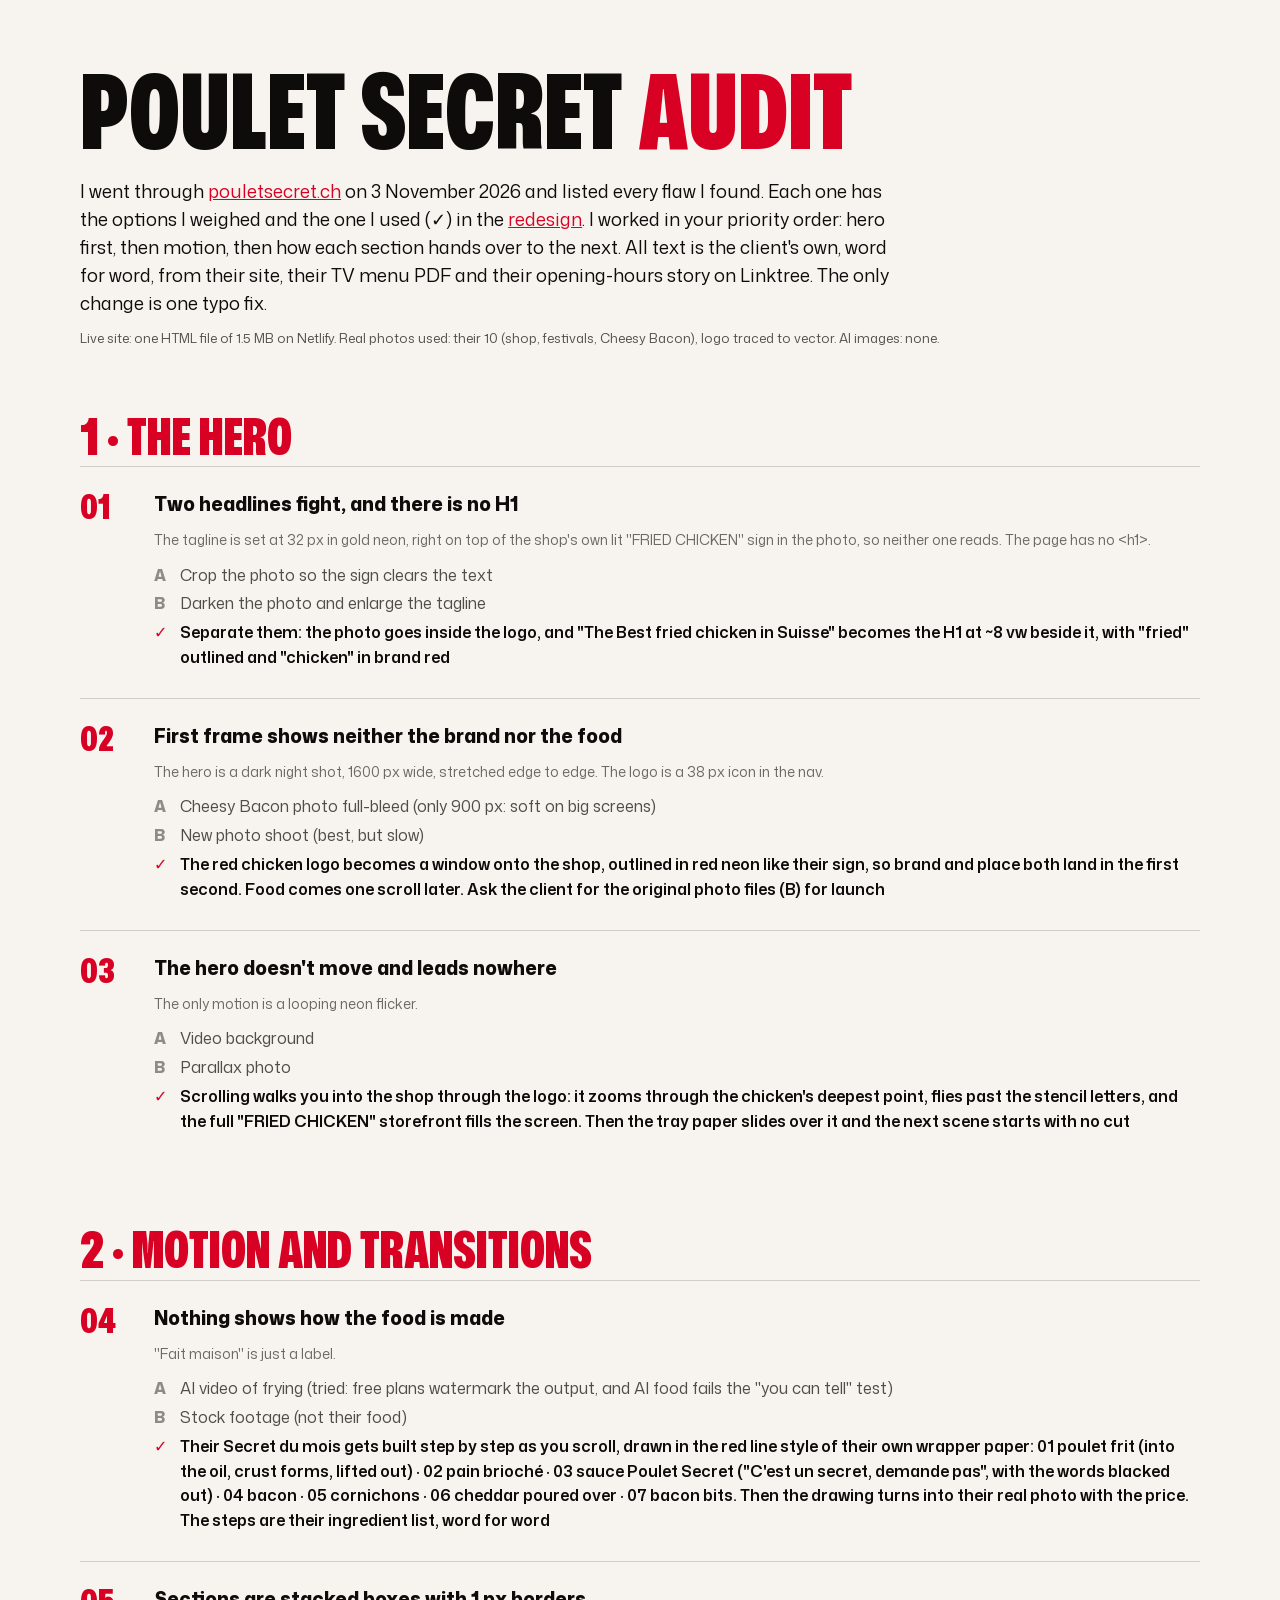
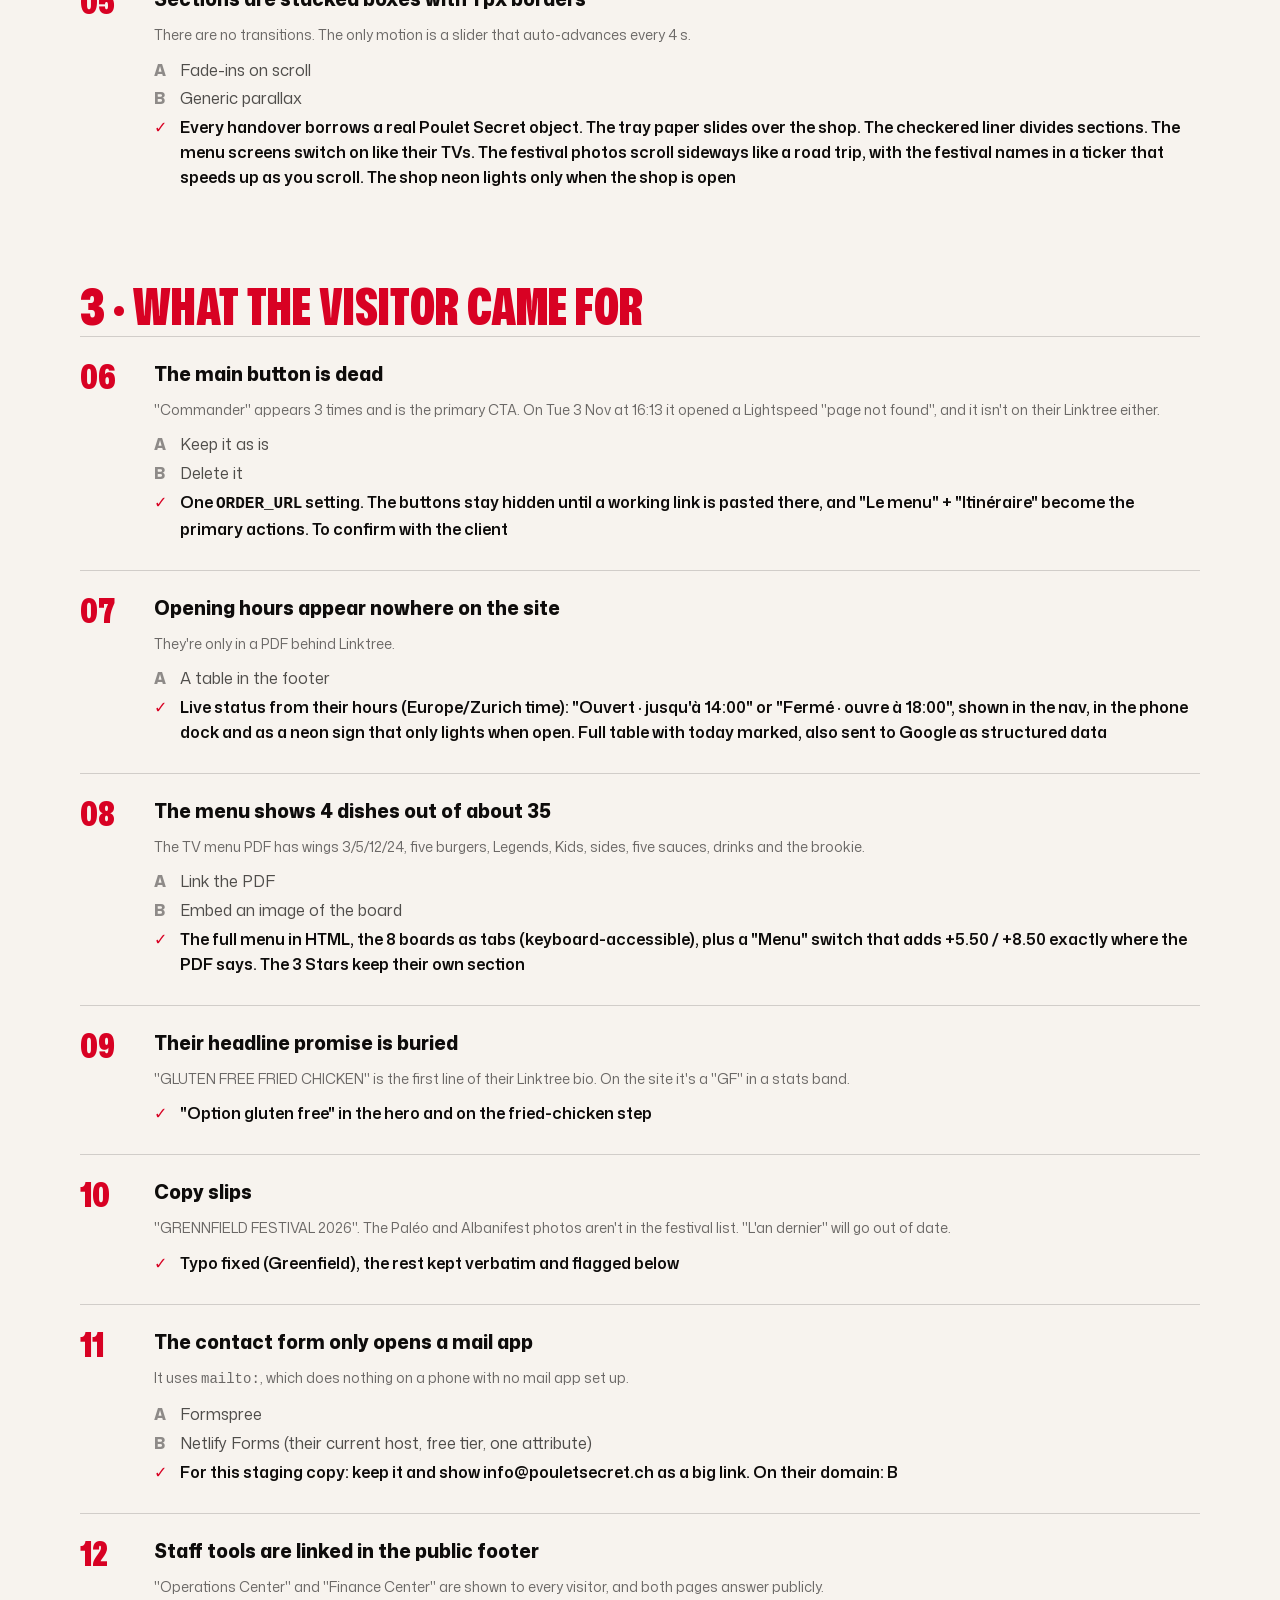
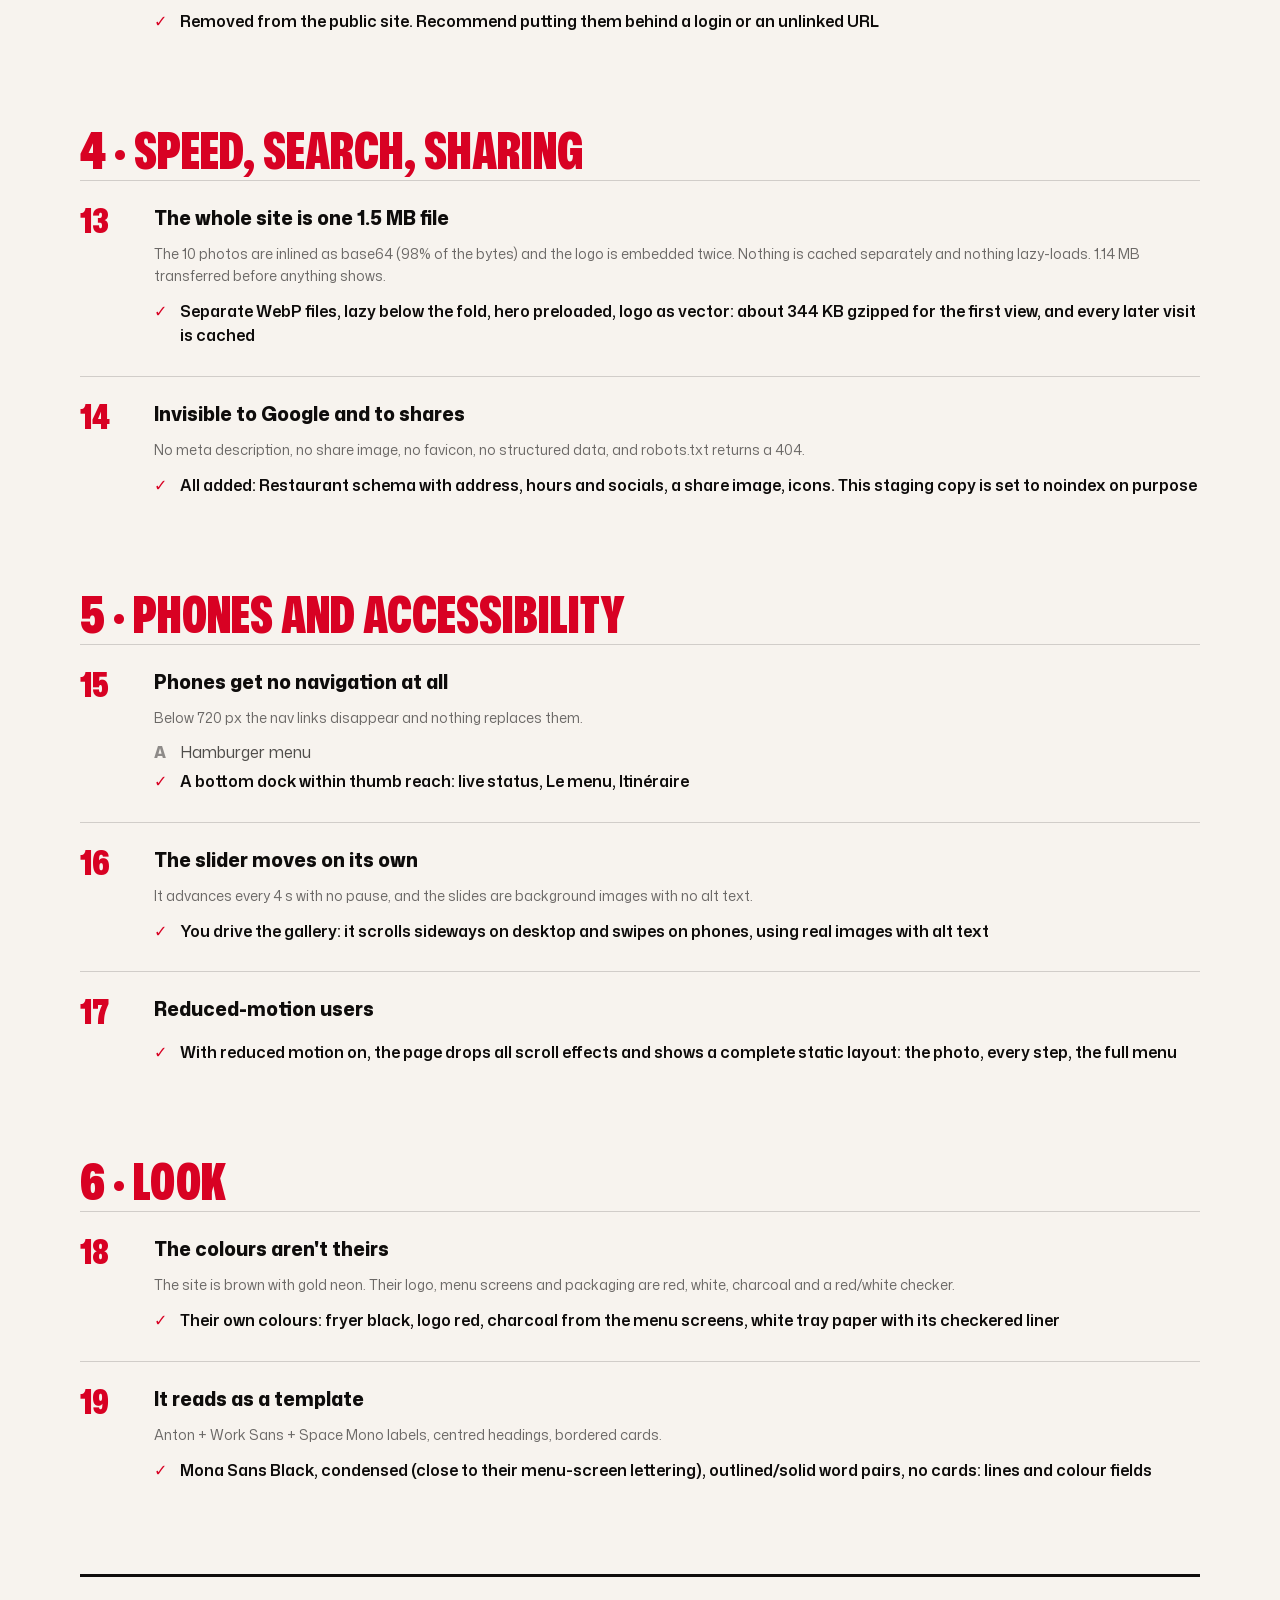
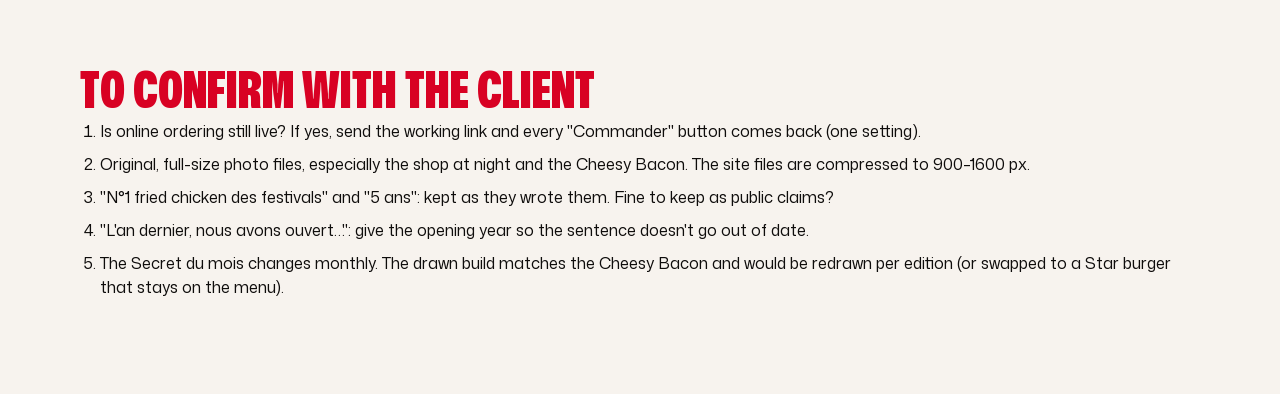
==== docs/audit.html @ 3df8b120 "Poulet Secret redesign pitch: scroll hero through the logo, drawn Secret du mois build, full menu, l" ====
<!DOCTYPE html>
<html lang="en">
<head>
<meta charset="UTF-8">
<meta name="viewport" content="width=device-width, initial-scale=1">
<meta name="robots" content="noindex, nofollow">
<title>Poulet Secret — redesign audit</title>
<link rel="icon" href="assets/img/favicon.png" type="image/png">
<style>
@font-face { font-family: "Mona Sans"; src: url(assets/fonts/MonaSans-latin.woff2) format("woff2"); font-weight: 200 900; font-stretch: 75% 125%; font-display: swap; }
:root { --ink: #0E0C0B; --red: #D80123; --paper: #F7F3EE; }
* { box-sizing: border-box; margin: 0; padding: 0; }
body { font: 400 16px/1.55 "Mona Sans", system-ui, sans-serif; color: var(--ink); background: var(--paper); }
.wrap { width: min(1120px, 100% - 40px); margin: 0 auto; padding: 64px 0 96px; }
h1, h2 { font-weight: 900; font-stretch: 75%; text-transform: uppercase; line-height: .9; }
h1 { font-size: clamp(48px, 8vw, 110px); }
h1 span { color: var(--red); }
.lead { max-width: 46em; margin: 22px 0 10px; font-size: 18px; }
.meta { font-size: 13px; opacity: .7; }
.meta a, .lead a { color: var(--red); }
h2 { font-size: clamp(32px, 4vw, 52px); margin: 64px 0 8px; color: var(--red); }
.flaw { display: grid; grid-template-columns: 56px 1fr; gap: 6px 18px; padding: 22px 0; border-top: 1.5px solid rgba(14,12,11,.16); }
.flaw .n { font-weight: 900; font-stretch: 75%; font-size: 34px; line-height: 1; color: var(--red); }
.flaw h3 { font-size: 19px; font-weight: 800; }
.flaw p, .flaw ol { grid-column: 2; }
.flaw ol { list-style: none; display: grid; gap: 4px; margin: 6px 0; }
.flaw li { padding-left: 26px; position: relative; color: rgba(14,12,11,.72); }
.flaw li::before { content: attr(data-k); position: absolute; left: 0; font-weight: 800; color: rgba(14,12,11,.45); }
.flaw li.pick { color: var(--ink); font-weight: 600; }
.flaw li.pick::before { content: "✓"; color: var(--red); }
.ev { font-size: 14px; color: rgba(14,12,11,.6); }
.confirm { margin-top: 64px; padding-top: 24px; border-top: 3px solid var(--ink); }
.confirm li { margin: 8px 0 0 20px; }
@media (max-width: 640px) { .flaw { grid-template-columns: 1fr; } .flaw p, .flaw ol { grid-column: 1; } }
</style>
</head>
<body>
<div class="wrap">
  <h1>Poulet Secret <span>audit</span></h1>
  <p class="lead">I went through <a href="https://pouletsecret.ch/">pouletsecret.ch</a> on 3 November 2026 and listed every flaw I found. Each one has the options I weighed and the one I used (✓) in the <a href="./">redesign</a>. I worked in your priority order: hero first, then motion, then how each section hands over to the next. All text is the client's own, word for word, from their site, their TV menu PDF and their opening-hours story on Linktree. The only change is one typo fix.</p>
  <p class="meta">Live site: one HTML file of 1.5 MB on Netlify. Real photos used: their 10 (shop, festivals, Cheesy Bacon), logo traced to vector. AI images: none.</p>

  <h2>1 · The hero</h2>
  <div class="flaw"><span class="n">01</span><h3>Two headlines fight, and there is no H1</h3>
    <p class="ev">The tagline is set at 32 px in gold neon, right on top of the shop's own lit "FRIED CHICKEN" sign in the photo, so neither one reads. The page has no &lt;h1&gt;.</p>
    <ol><li data-k="A">Crop the photo so the sign clears the text</li><li data-k="B">Darken the photo and enlarge the tagline</li><li class="pick">Separate them: the photo goes inside the logo, and "The Best fried chicken in Suisse" becomes the H1 at ~8 vw beside it, with "fried" outlined and "chicken" in brand red</li></ol></div>
  <div class="flaw"><span class="n">02</span><h3>First frame shows neither the brand nor the food</h3>
    <p class="ev">The hero is a dark night shot, 1600 px wide, stretched edge to edge. The logo is a 38 px icon in the nav.</p>
    <ol><li data-k="A">Cheesy Bacon photo full-bleed (only 900 px: soft on big screens)</li><li data-k="B">New photo shoot (best, but slow)</li><li class="pick">The red chicken logo becomes a window onto the shop, outlined in red neon like their sign, so brand and place both land in the first second. Food comes one scroll later. Ask the client for the original photo files (B) for launch</li></ol></div>
  <div class="flaw"><span class="n">03</span><h3>The hero doesn't move and leads nowhere</h3>
    <p class="ev">The only motion is a looping neon flicker.</p>
    <ol><li data-k="A">Video background</li><li data-k="B">Parallax photo</li><li class="pick">Scrolling walks you into the shop through the logo: it zooms through the chicken's deepest point, flies past the stencil letters, and the full "FRIED CHICKEN" storefront fills the screen. Then the tray paper slides over it and the next scene starts with no cut</li></ol></div>

  <h2>2 · Motion and transitions</h2>
  <div class="flaw"><span class="n">04</span><h3>Nothing shows how the food is made</h3>
    <p class="ev">"Fait maison" is just a label.</p>
    <ol><li data-k="A">AI video of frying (tried: free plans watermark the output, and AI food fails the "you can tell" test)</li><li data-k="B">Stock footage (not their food)</li><li class="pick">Their Secret du mois gets built step by step as you scroll, drawn in the red line style of their own wrapper paper: 01 poulet frit (into the oil, crust forms, lifted out) · 02 pain brioché · 03 sauce Poulet Secret ("C'est un secret, demande pas", with the words blacked out) · 04 bacon · 05 cornichons · 06 cheddar poured over · 07 bacon bits. Then the drawing turns into their real photo with the price. The steps are their ingredient list, word for word</li></ol></div>
  <div class="flaw"><span class="n">05</span><h3>Sections are stacked boxes with 1 px borders</h3>
    <p class="ev">There are no transitions. The only motion is a slider that auto-advances every 4 s.</p>
    <ol><li data-k="A">Fade-ins on scroll</li><li data-k="B">Generic parallax</li><li class="pick">Every handover borrows a real Poulet Secret object. The tray paper slides over the shop. The checkered liner divides sections. The menu screens switch on like their TVs. The festival photos scroll sideways like a road trip, with the festival names in a ticker that speeds up as you scroll. The shop neon lights only when the shop is open</li></ol></div>

  <h2>3 · What the visitor came for</h2>
  <div class="flaw"><span class="n">06</span><h3>The main button is dead</h3>
    <p class="ev">"Commander" appears 3 times and is the primary CTA. On Tue 3 Nov at 16:13 it opened a Lightspeed "page not found", and it isn't on their Linktree either.</p>
    <ol><li data-k="A">Keep it as is</li><li data-k="B">Delete it</li><li class="pick">One <code>ORDER_URL</code> setting. The buttons stay hidden until a working link is pasted there, and "Le menu" + "Itinéraire" become the primary actions. To confirm with the client</li></ol></div>
  <div class="flaw"><span class="n">07</span><h3>Opening hours appear nowhere on the site</h3>
    <p class="ev">They're only in a PDF behind Linktree.</p>
    <ol><li data-k="A">A table in the footer</li><li class="pick">Live status from their hours (Europe/Zurich time): "Ouvert · jusqu'à 14:00" or "Fermé · ouvre à 18:00", shown in the nav, in the phone dock and as a neon sign that only lights when open. Full table with today marked, also sent to Google as structured data</li></ol></div>
  <div class="flaw"><span class="n">08</span><h3>The menu shows 4 dishes out of about 35</h3>
    <p class="ev">The TV menu PDF has wings 3/5/12/24, five burgers, Legends, Kids, sides, five sauces, drinks and the brookie.</p>
    <ol><li data-k="A">Link the PDF</li><li data-k="B">Embed an image of the board</li><li class="pick">The full menu in HTML, the 8 boards as tabs (keyboard-accessible), plus a "Menu" switch that adds +5.50 / +8.50 exactly where the PDF says. The 3 Stars keep their own section</li></ol></div>
  <div class="flaw"><span class="n">09</span><h3>Their headline promise is buried</h3>
    <p class="ev">"GLUTEN FREE FRIED CHICKEN" is the first line of their Linktree bio. On the site it's a "GF" in a stats band.</p>
    <ol><li class="pick">"Option gluten free" in the hero and on the fried-chicken step</li></ol></div>
  <div class="flaw"><span class="n">10</span><h3>Copy slips</h3>
    <p class="ev">"GRENNFIELD FESTIVAL 2026". The Paléo and Albanifest photos aren't in the festival list. "L'an dernier" will go out of date.</p>
    <ol><li class="pick">Typo fixed (Greenfield), the rest kept verbatim and flagged below</li></ol></div>
  <div class="flaw"><span class="n">11</span><h3>The contact form only opens a mail app</h3>
    <p class="ev">It uses <code>mailto:</code>, which does nothing on a phone with no mail app set up.</p>
    <ol><li data-k="A">Formspree</li><li data-k="B">Netlify Forms (their current host, free tier, one attribute)</li><li class="pick">For this staging copy: keep it and show info@pouletsecret.ch as a big link. On their domain: B</li></ol></div>
  <div class="flaw"><span class="n">12</span><h3>Staff tools are linked in the public footer</h3>
    <p class="ev">"Operations Center" and "Finance Center" are shown to every visitor, and both pages answer publicly.</p>
    <ol><li class="pick">Removed from the public site. Recommend putting them behind a login or an unlinked URL</li></ol></div>

  <h2>4 · Speed, search, sharing</h2>
  <div class="flaw"><span class="n">13</span><h3>The whole site is one 1.5 MB file</h3>
    <p class="ev">The 10 photos are inlined as base64 (98% of the bytes) and the logo is embedded twice. Nothing is cached separately and nothing lazy-loads. 1.14 MB transferred before anything shows.</p>
    <ol><li class="pick">Separate WebP files, lazy below the fold, hero preloaded, logo as vector: about 344 KB gzipped for the first view, and every later visit is cached</li></ol></div>
  <div class="flaw"><span class="n">14</span><h3>Invisible to Google and to shares</h3>
    <p class="ev">No meta description, no share image, no favicon, no structured data, and robots.txt returns a 404.</p>
    <ol><li class="pick">All added: Restaurant schema with address, hours and socials, a share image, icons. This staging copy is set to noindex on purpose</li></ol></div>

  <h2>5 · Phones and accessibility</h2>
  <div class="flaw"><span class="n">15</span><h3>Phones get no navigation at all</h3>
    <p class="ev">Below 720 px the nav links disappear and nothing replaces them.</p>
    <ol><li data-k="A">Hamburger menu</li><li class="pick">A bottom dock within thumb reach: live status, Le menu, Itinéraire</li></ol></div>
  <div class="flaw"><span class="n">16</span><h3>The slider moves on its own</h3>
    <p class="ev">It advances every 4 s with no pause, and the slides are background images with no alt text.</p>
    <ol><li class="pick">You drive the gallery: it scrolls sideways on desktop and swipes on phones, using real images with alt text</li></ol></div>
  <div class="flaw"><span class="n">17</span><h3>Reduced-motion users</h3>
    <ol><li class="pick">With reduced motion on, the page drops all scroll effects and shows a complete static layout: the photo, every step, the full menu</li></ol></div>

  <h2>6 · Look</h2>
  <div class="flaw"><span class="n">18</span><h3>The colours aren't theirs</h3>
    <p class="ev">The site is brown with gold neon. Their logo, menu screens and packaging are red, white, charcoal and a red/white checker.</p>
    <ol><li class="pick">Their own colours: fryer black, logo red, charcoal from the menu screens, white tray paper with its checkered liner</li></ol></div>
  <div class="flaw"><span class="n">19</span><h3>It reads as a template</h3>
    <p class="ev">Anton + Work Sans + Space Mono labels, centred headings, bordered cards.</p>
    <ol><li class="pick">Mona Sans Black, condensed (close to their menu-screen lettering), outlined/solid word pairs, no cards: lines and colour fields</li></ol></div>

  <div class="confirm">
    <h2>To confirm with the client</h2>
    <ol>
      <li>Is online ordering still live? If yes, send the working link and every "Commander" button comes back (one setting).</li>
      <li>Original, full-size photo files, especially the shop at night and the Cheesy Bacon. The site files are compressed to 900–1600 px.</li>
      <li>"N°1 fried chicken des festivals" and "5 ans": kept as they wrote them. Fine to keep as public claims?</li>
      <li>"L'an dernier, nous avons ouvert…": give the opening year so the sentence doesn't go out of date.</li>
      <li>The Secret du mois changes monthly. The drawn build matches the Cheesy Bacon and would be redrawn per edition (or swapped to a Star burger that stays on the menu).</li>
    </ol>
  </div>
</div>
</body>
</html>
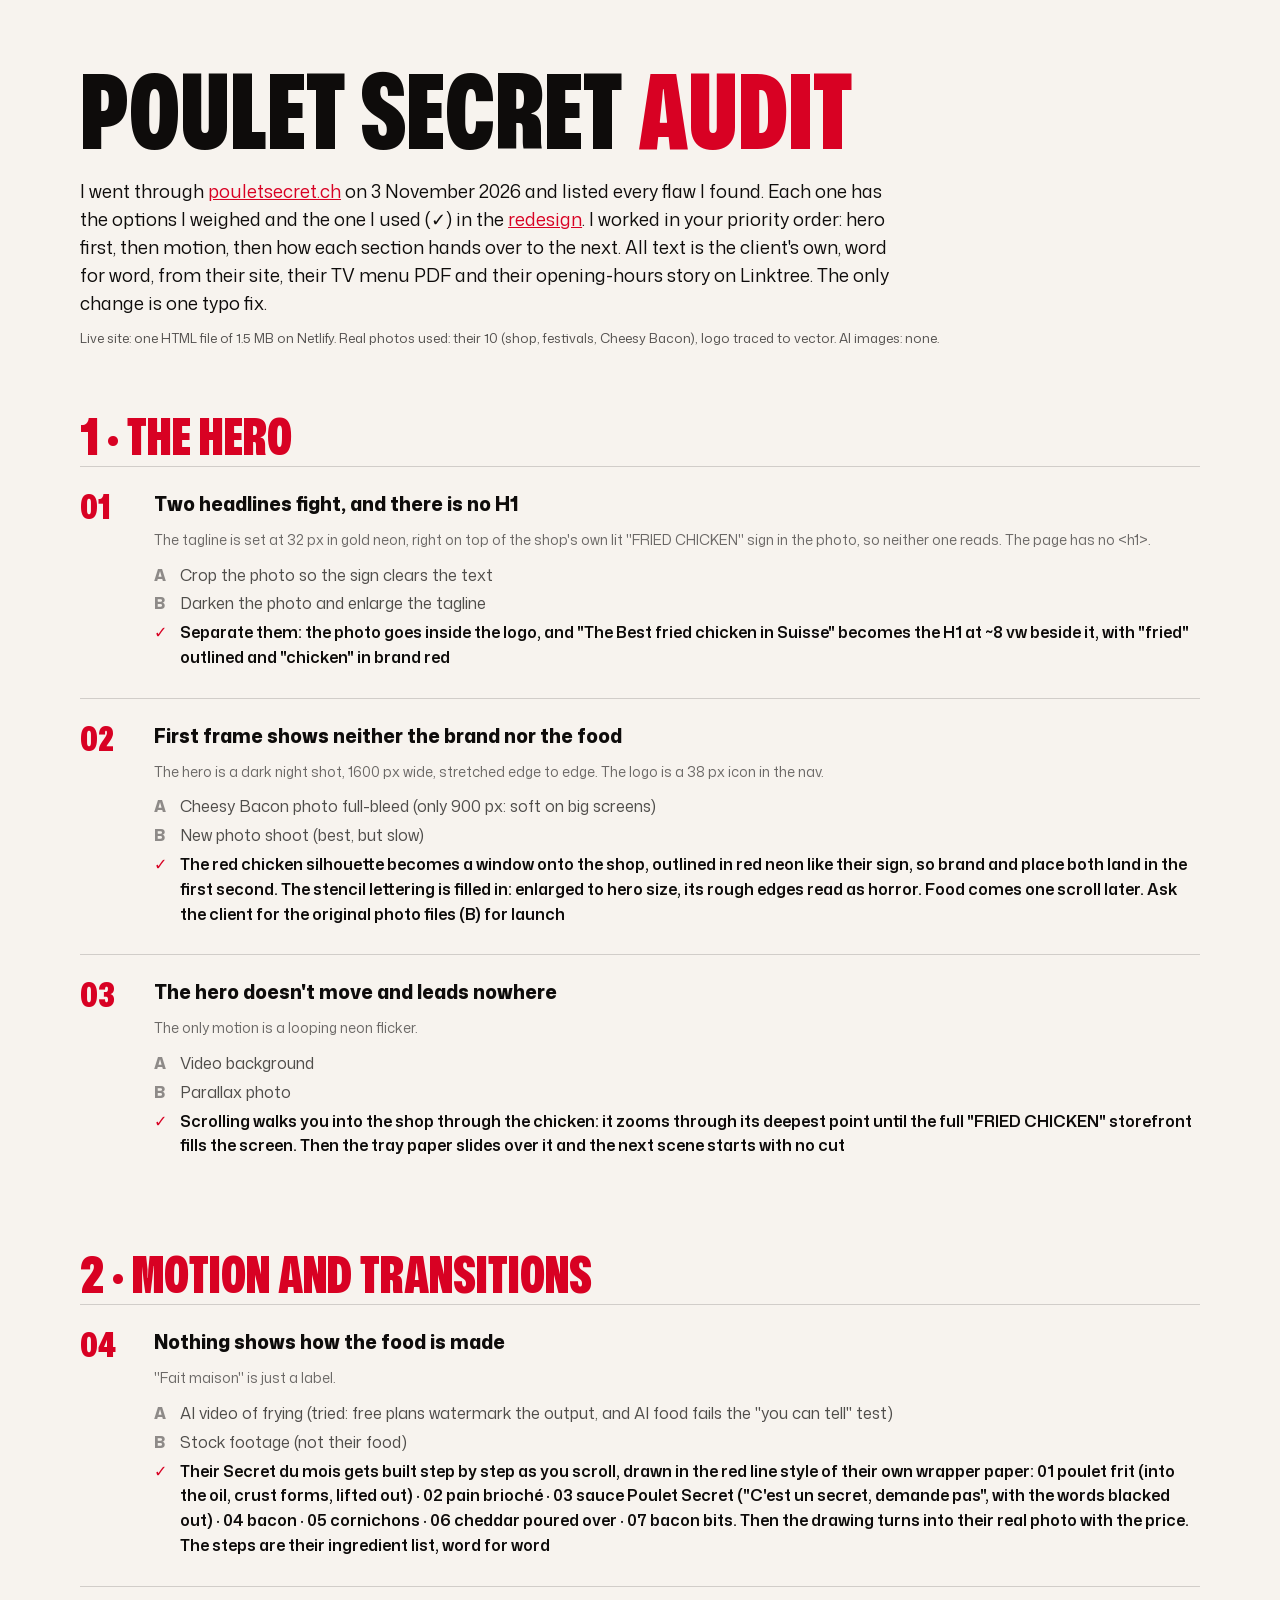
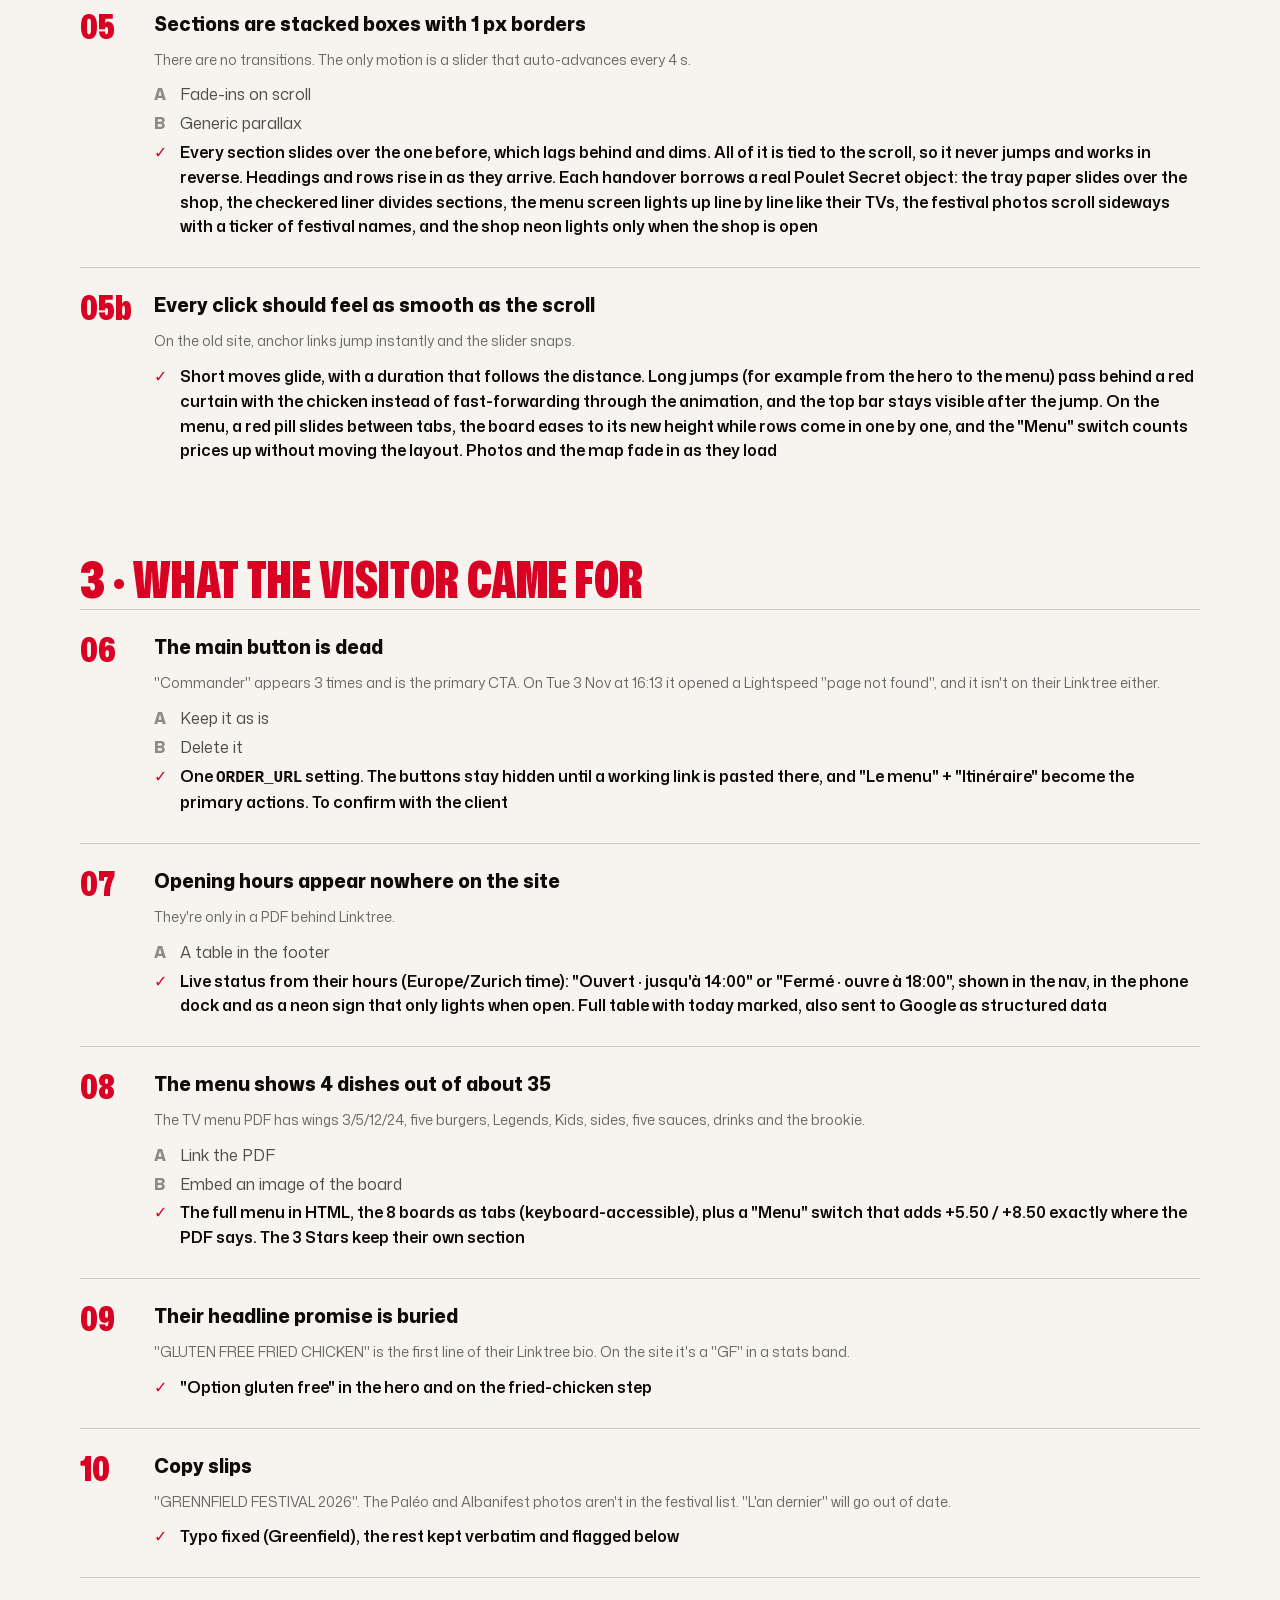
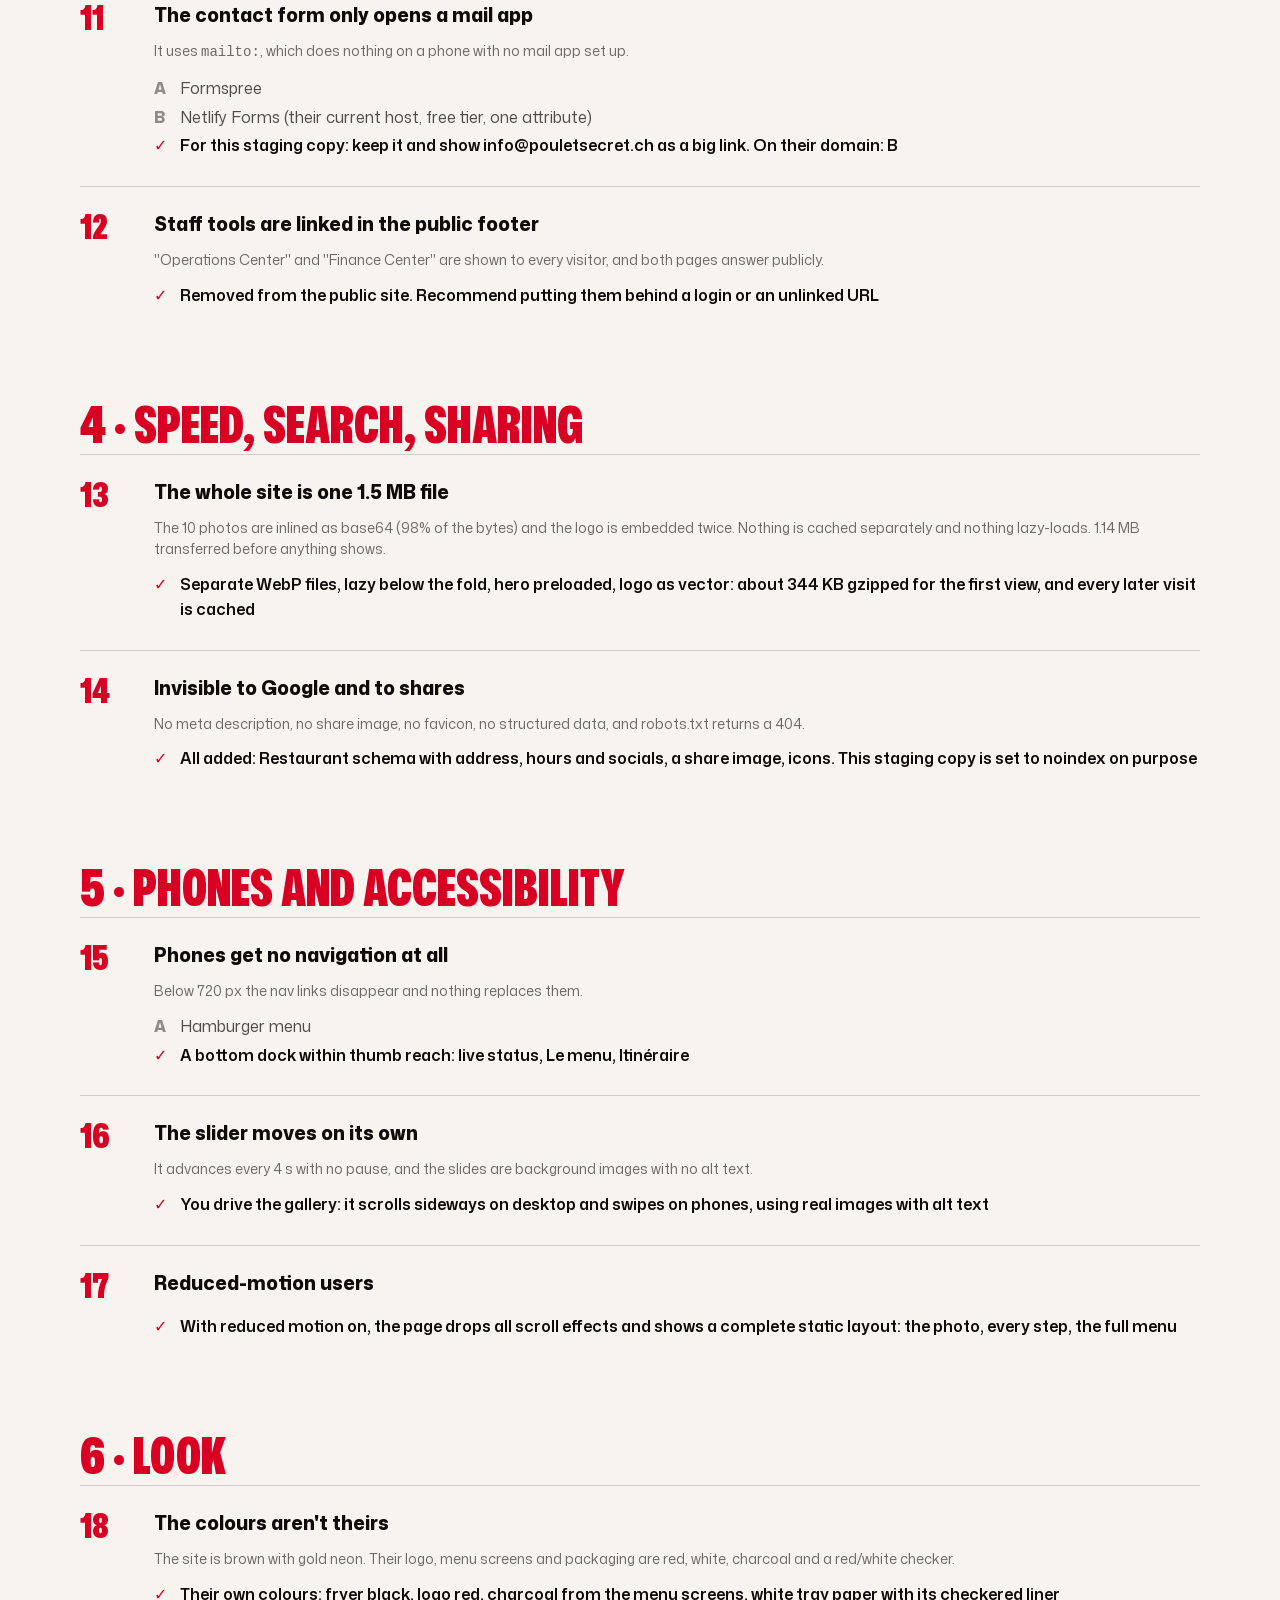
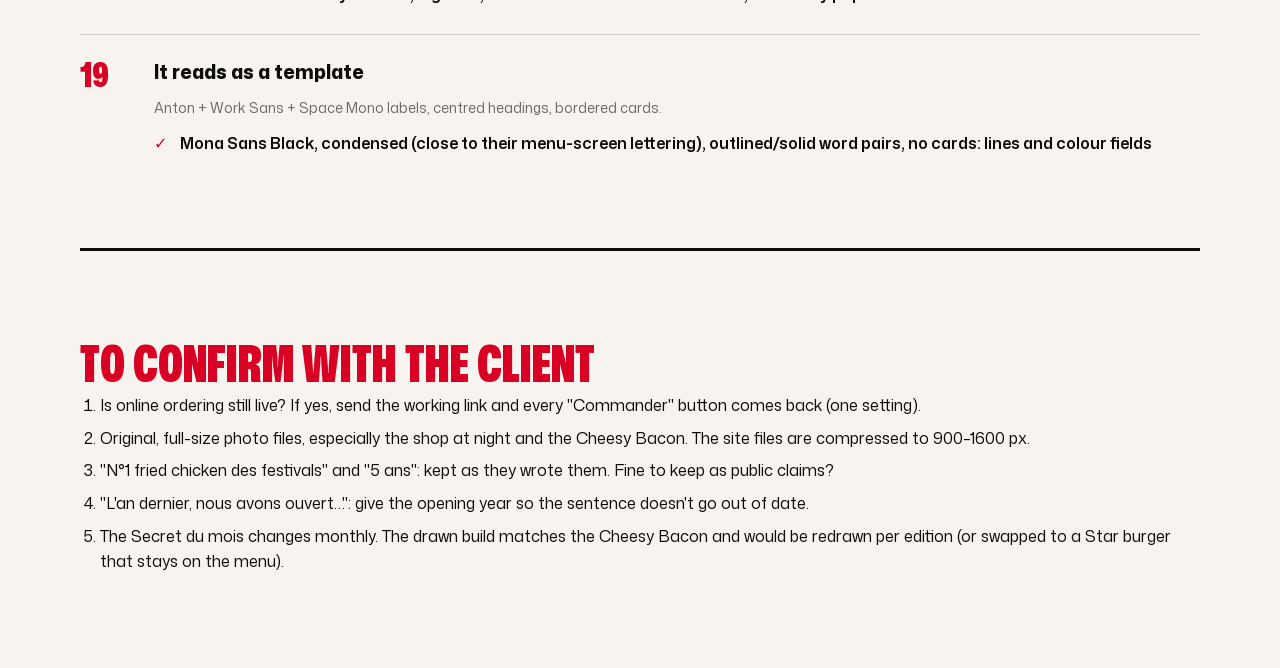
==== commit 1ea21d56: "Clean chicken silhouette (no stencil lettering) and fluid motion everywhere - hero window is the sol" ====
--- a/docs/audit.html
+++ b/docs/audit.html
@@ -46,10 +46,10 @@
     <ol><li data-k="A">Crop the photo so the sign clears the text</li><li data-k="B">Darken the photo and enlarge the tagline</li><li class="pick">Separate them: the photo goes inside the logo, and "The Best fried chicken in Suisse" becomes the H1 at ~8 vw beside it, with "fried" outlined and "chicken" in brand red</li></ol></div>
   <div class="flaw"><span class="n">02</span><h3>First frame shows neither the brand nor the food</h3>
     <p class="ev">The hero is a dark night shot, 1600 px wide, stretched edge to edge. The logo is a 38 px icon in the nav.</p>
-    <ol><li data-k="A">Cheesy Bacon photo full-bleed (only 900 px: soft on big screens)</li><li data-k="B">New photo shoot (best, but slow)</li><li class="pick">The red chicken logo becomes a window onto the shop, outlined in red neon like their sign, so brand and place both land in the first second. Food comes one scroll later. Ask the client for the original photo files (B) for launch</li></ol></div>
+    <ol><li data-k="A">Cheesy Bacon photo full-bleed (only 900 px: soft on big screens)</li><li data-k="B">New photo shoot (best, but slow)</li><li class="pick">The red chicken silhouette becomes a window onto the shop, outlined in red neon like their sign, so brand and place both land in the first second. The stencil lettering is filled in: enlarged to hero size, its rough edges read as horror. Food comes one scroll later. Ask the client for the original photo files (B) for launch</li></ol></div>
   <div class="flaw"><span class="n">03</span><h3>The hero doesn't move and leads nowhere</h3>
     <p class="ev">The only motion is a looping neon flicker.</p>
-    <ol><li data-k="A">Video background</li><li data-k="B">Parallax photo</li><li class="pick">Scrolling walks you into the shop through the logo: it zooms through the chicken's deepest point, flies past the stencil letters, and the full "FRIED CHICKEN" storefront fills the screen. Then the tray paper slides over it and the next scene starts with no cut</li></ol></div>
+    <ol><li data-k="A">Video background</li><li data-k="B">Parallax photo</li><li class="pick">Scrolling walks you into the shop through the chicken: it zooms through its deepest point until the full "FRIED CHICKEN" storefront fills the screen. Then the tray paper slides over it and the next scene starts with no cut</li></ol></div>
 
   <h2>2 · Motion and transitions</h2>
   <div class="flaw"><span class="n">04</span><h3>Nothing shows how the food is made</h3>
@@ -57,7 +57,10 @@
     <ol><li data-k="A">AI video of frying (tried: free plans watermark the output, and AI food fails the "you can tell" test)</li><li data-k="B">Stock footage (not their food)</li><li class="pick">Their Secret du mois gets built step by step as you scroll, drawn in the red line style of their own wrapper paper: 01 poulet frit (into the oil, crust forms, lifted out) · 02 pain brioché · 03 sauce Poulet Secret ("C'est un secret, demande pas", with the words blacked out) · 04 bacon · 05 cornichons · 06 cheddar poured over · 07 bacon bits. Then the drawing turns into their real photo with the price. The steps are their ingredient list, word for word</li></ol></div>
   <div class="flaw"><span class="n">05</span><h3>Sections are stacked boxes with 1 px borders</h3>
     <p class="ev">There are no transitions. The only motion is a slider that auto-advances every 4 s.</p>
-    <ol><li data-k="A">Fade-ins on scroll</li><li data-k="B">Generic parallax</li><li class="pick">Every handover borrows a real Poulet Secret object. The tray paper slides over the shop. The checkered liner divides sections. The menu screens switch on like their TVs. The festival photos scroll sideways like a road trip, with the festival names in a ticker that speeds up as you scroll. The shop neon lights only when the shop is open</li></ol></div>
+    <ol><li data-k="A">Fade-ins on scroll</li><li data-k="B">Generic parallax</li><li class="pick">Every section slides over the one before, which lags behind and dims. All of it is tied to the scroll, so it never jumps and works in reverse. Headings and rows rise in as they arrive. Each handover borrows a real Poulet Secret object: the tray paper slides over the shop, the checkered liner divides sections, the menu screen lights up line by line like their TVs, the festival photos scroll sideways with a ticker of festival names, and the shop neon lights only when the shop is open</li></ol></div>
+  <div class="flaw"><span class="n">05b</span><h3>Every click should feel as smooth as the scroll</h3>
+    <p class="ev">On the old site, anchor links jump instantly and the slider snaps.</p>
+    <ol><li class="pick">Short moves glide, with a duration that follows the distance. Long jumps (for example from the hero to the menu) pass behind a red curtain with the chicken instead of fast-forwarding through the animation, and the top bar stays visible after the jump. On the menu, a red pill slides between tabs, the board eases to its new height while rows come in one by one, and the "Menu" switch counts prices up without moving the layout. Photos and the map fade in as they load</li></ol></div>
 
   <h2>3 · What the visitor came for</h2>
   <div class="flaw"><span class="n">06</span><h3>The main button is dead</h3>
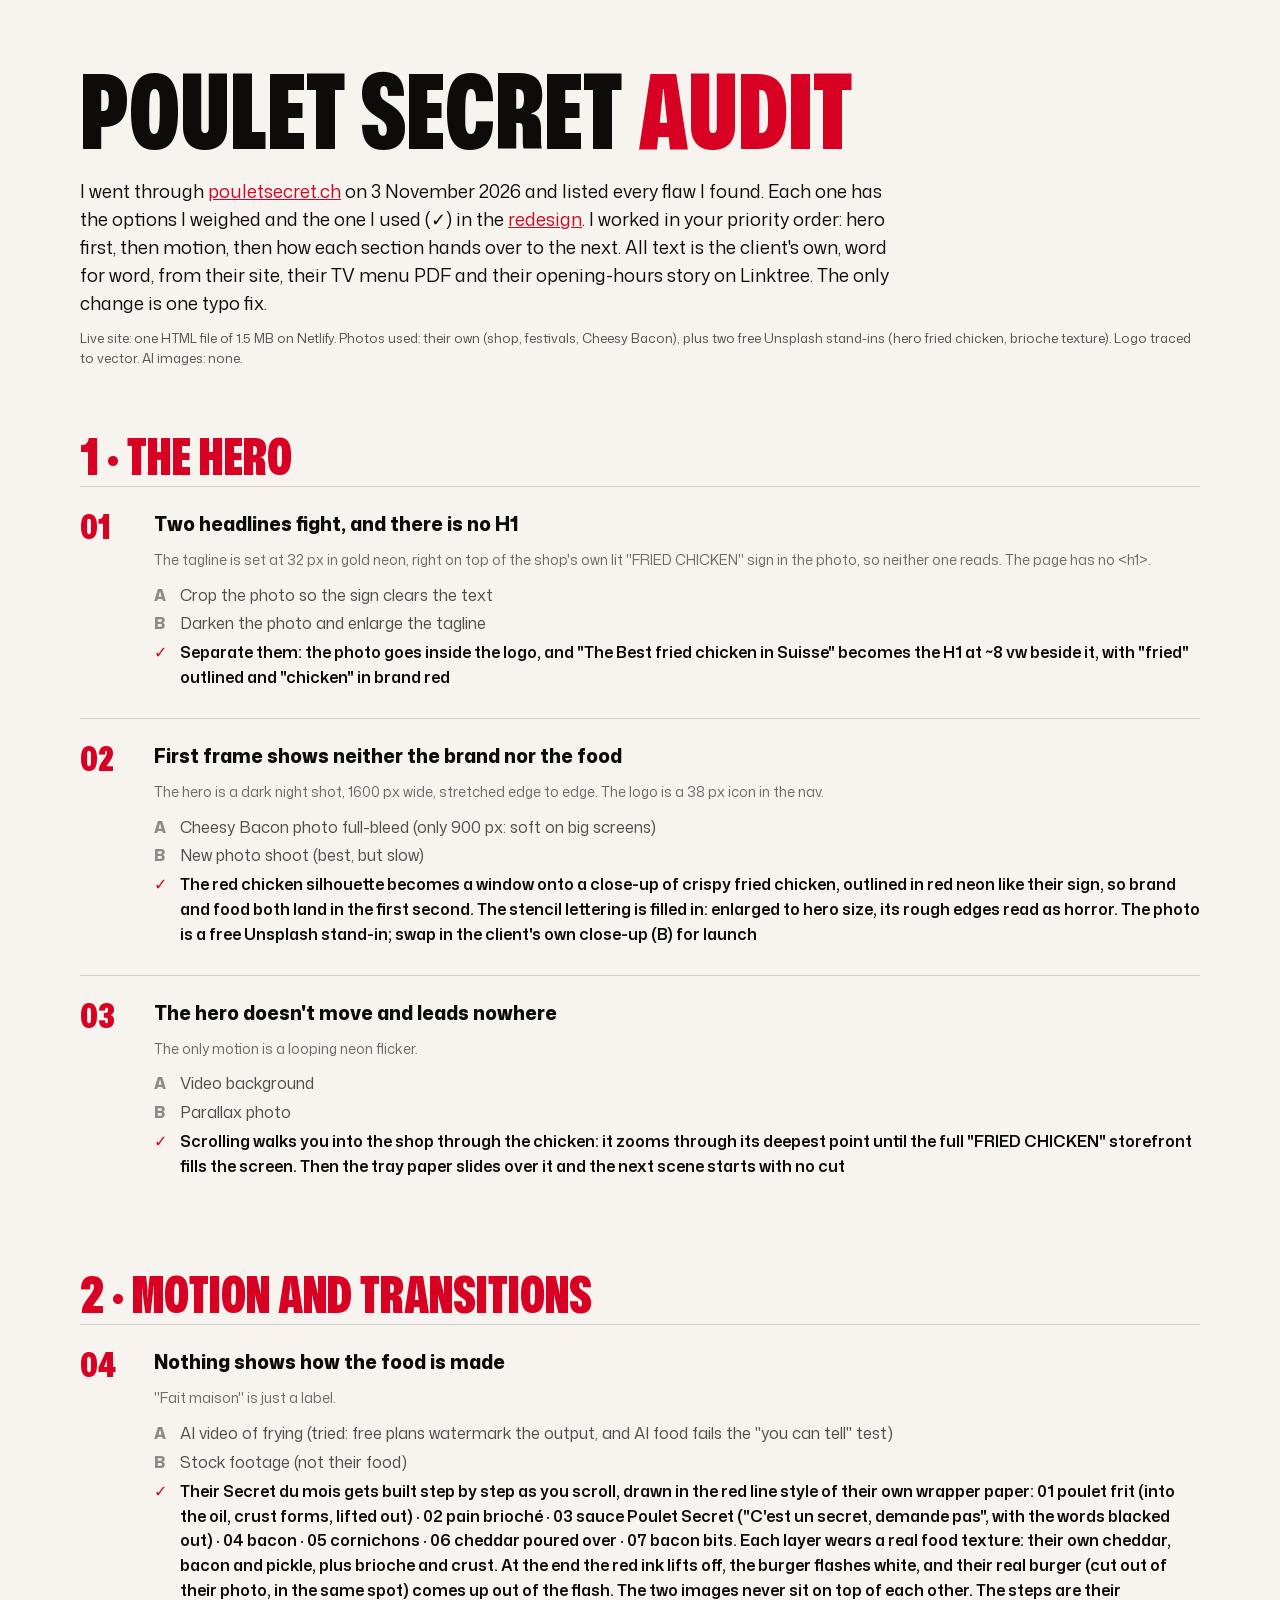
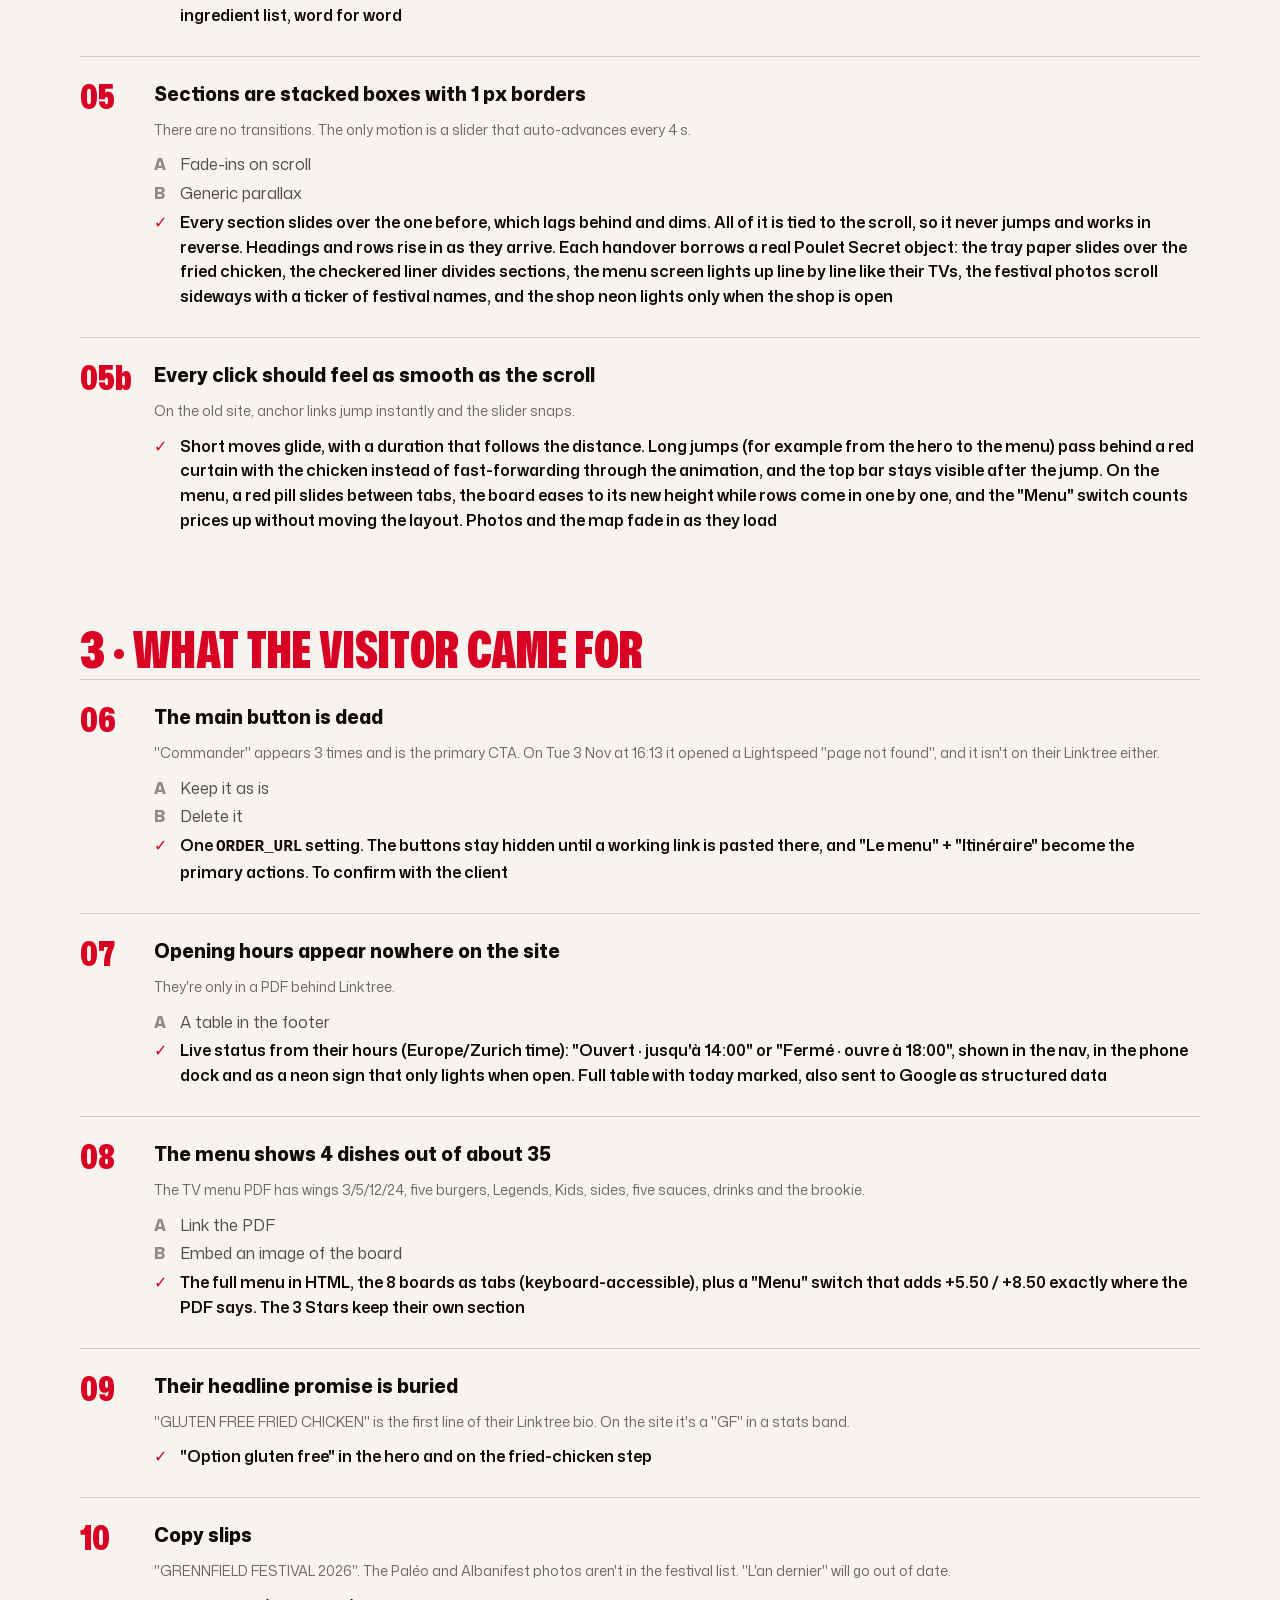
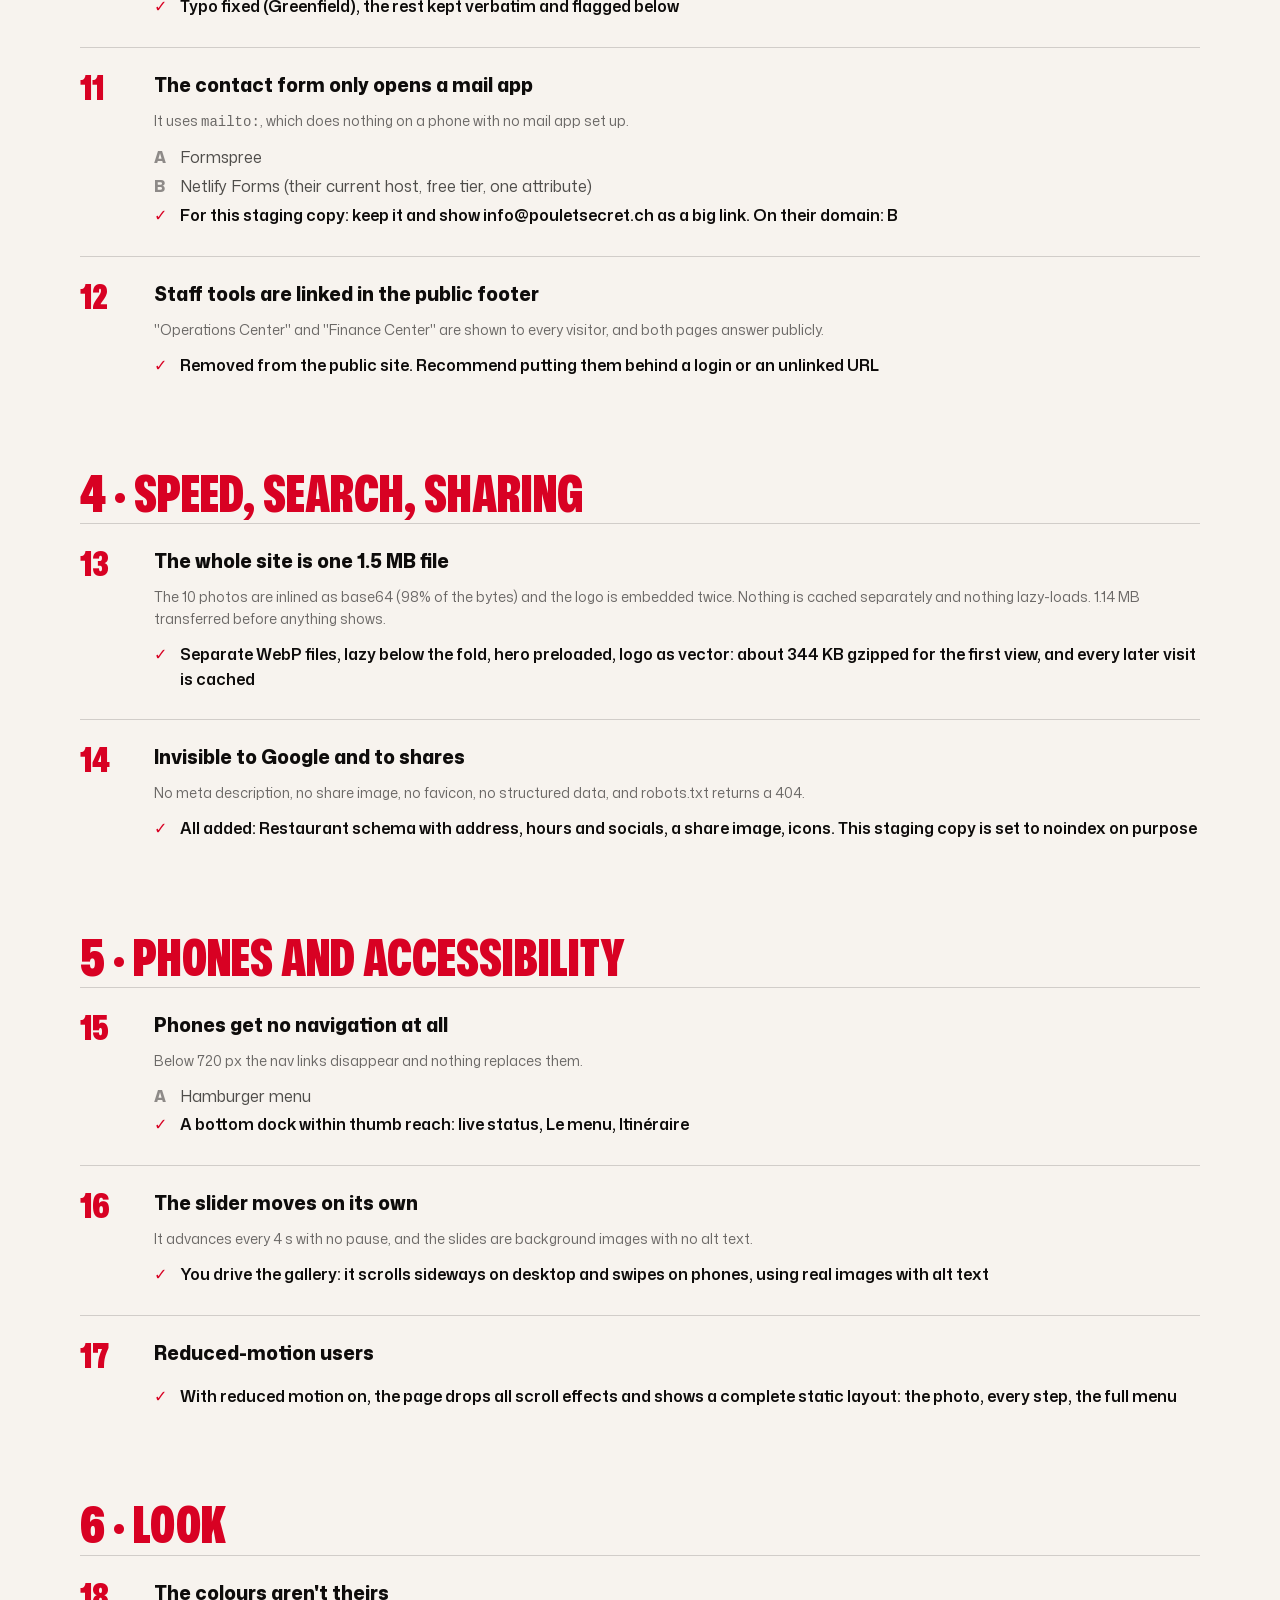
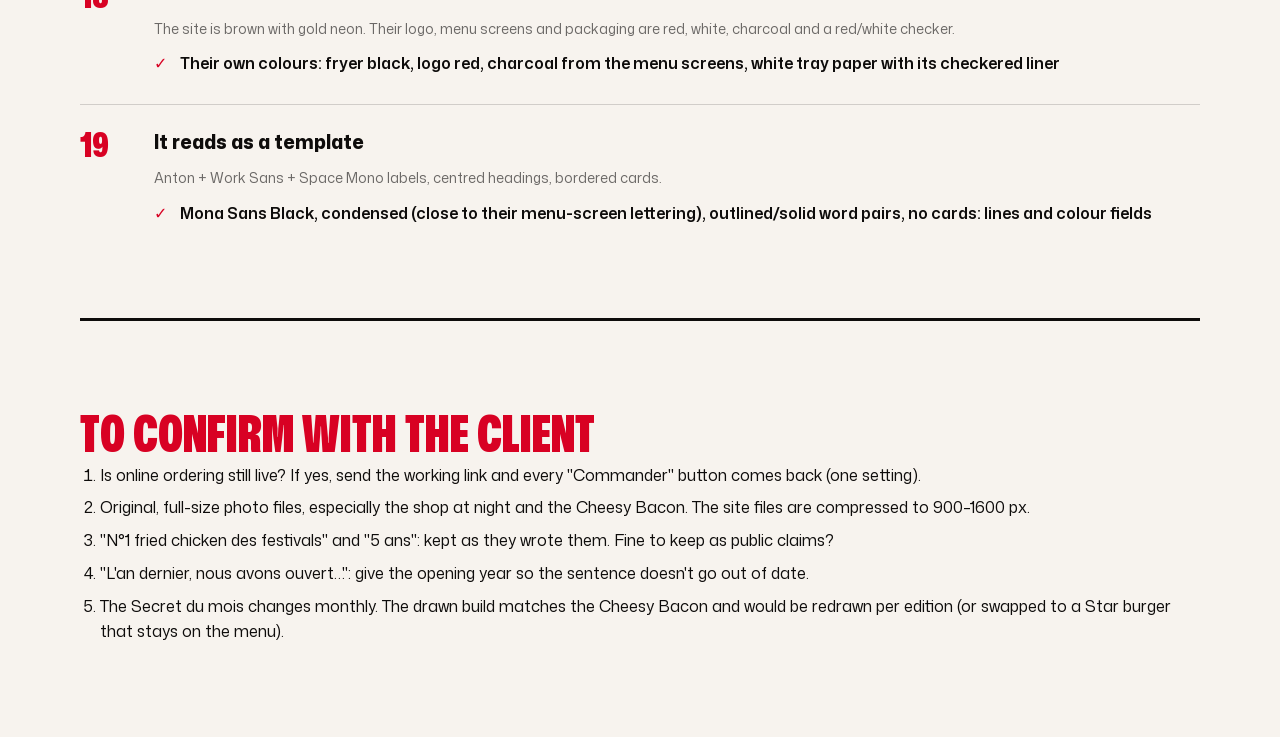
==== commit 415f88a9: "Real textures in the build, flash reveal onto the cut-out burger, fried-chicken hero, steady story p" ====
--- a/docs/audit.html
+++ b/docs/audit.html
@@ -38,7 +38,7 @@
 <div class="wrap">
   <h1>Poulet Secret <span>audit</span></h1>
   <p class="lead">I went through <a href="https://pouletsecret.ch/">pouletsecret.ch</a> on 3 November 2026 and listed every flaw I found. Each one has the options I weighed and the one I used (✓) in the <a href="./">redesign</a>. I worked in your priority order: hero first, then motion, then how each section hands over to the next. All text is the client's own, word for word, from their site, their TV menu PDF and their opening-hours story on Linktree. The only change is one typo fix.</p>
-  <p class="meta">Live site: one HTML file of 1.5 MB on Netlify. Real photos used: their 10 (shop, festivals, Cheesy Bacon), logo traced to vector. AI images: none.</p>
+  <p class="meta">Live site: one HTML file of 1.5 MB on Netlify. Photos used: their own (shop, festivals, Cheesy Bacon), plus two free Unsplash stand-ins (hero fried chicken, brioche texture). Logo traced to vector. AI images: none.</p>
 
   <h2>1 · The hero</h2>
   <div class="flaw"><span class="n">01</span><h3>Two headlines fight, and there is no H1</h3>
@@ -46,7 +46,7 @@
     <ol><li data-k="A">Crop the photo so the sign clears the text</li><li data-k="B">Darken the photo and enlarge the tagline</li><li class="pick">Separate them: the photo goes inside the logo, and "The Best fried chicken in Suisse" becomes the H1 at ~8 vw beside it, with "fried" outlined and "chicken" in brand red</li></ol></div>
   <div class="flaw"><span class="n">02</span><h3>First frame shows neither the brand nor the food</h3>
     <p class="ev">The hero is a dark night shot, 1600 px wide, stretched edge to edge. The logo is a 38 px icon in the nav.</p>
-    <ol><li data-k="A">Cheesy Bacon photo full-bleed (only 900 px: soft on big screens)</li><li data-k="B">New photo shoot (best, but slow)</li><li class="pick">The red chicken silhouette becomes a window onto the shop, outlined in red neon like their sign, so brand and place both land in the first second. The stencil lettering is filled in: enlarged to hero size, its rough edges read as horror. Food comes one scroll later. Ask the client for the original photo files (B) for launch</li></ol></div>
+    <ol><li data-k="A">Cheesy Bacon photo full-bleed (only 900 px: soft on big screens)</li><li data-k="B">New photo shoot (best, but slow)</li><li class="pick">The red chicken silhouette becomes a window onto a close-up of crispy fried chicken, outlined in red neon like their sign, so brand and food both land in the first second. The stencil lettering is filled in: enlarged to hero size, its rough edges read as horror. The photo is a free Unsplash stand-in; swap in the client's own close-up (B) for launch</li></ol></div>
   <div class="flaw"><span class="n">03</span><h3>The hero doesn't move and leads nowhere</h3>
     <p class="ev">The only motion is a looping neon flicker.</p>
     <ol><li data-k="A">Video background</li><li data-k="B">Parallax photo</li><li class="pick">Scrolling walks you into the shop through the chicken: it zooms through its deepest point until the full "FRIED CHICKEN" storefront fills the screen. Then the tray paper slides over it and the next scene starts with no cut</li></ol></div>
@@ -54,10 +54,10 @@
   <h2>2 · Motion and transitions</h2>
   <div class="flaw"><span class="n">04</span><h3>Nothing shows how the food is made</h3>
     <p class="ev">"Fait maison" is just a label.</p>
-    <ol><li data-k="A">AI video of frying (tried: free plans watermark the output, and AI food fails the "you can tell" test)</li><li data-k="B">Stock footage (not their food)</li><li class="pick">Their Secret du mois gets built step by step as you scroll, drawn in the red line style of their own wrapper paper: 01 poulet frit (into the oil, crust forms, lifted out) · 02 pain brioché · 03 sauce Poulet Secret ("C'est un secret, demande pas", with the words blacked out) · 04 bacon · 05 cornichons · 06 cheddar poured over · 07 bacon bits. Then the drawing turns into their real photo with the price. The steps are their ingredient list, word for word</li></ol></div>
+    <ol><li data-k="A">AI video of frying (tried: free plans watermark the output, and AI food fails the "you can tell" test)</li><li data-k="B">Stock footage (not their food)</li><li class="pick">Their Secret du mois gets built step by step as you scroll, drawn in the red line style of their own wrapper paper: 01 poulet frit (into the oil, crust forms, lifted out) · 02 pain brioché · 03 sauce Poulet Secret ("C'est un secret, demande pas", with the words blacked out) · 04 bacon · 05 cornichons · 06 cheddar poured over · 07 bacon bits. Each layer wears a real food texture: their own cheddar, bacon and pickle, plus brioche and crust. At the end the red ink lifts off, the burger flashes white, and their real burger (cut out of their photo, in the same spot) comes up out of the flash. The two images never sit on top of each other. The steps are their ingredient list, word for word</li></ol></div>
   <div class="flaw"><span class="n">05</span><h3>Sections are stacked boxes with 1 px borders</h3>
     <p class="ev">There are no transitions. The only motion is a slider that auto-advances every 4 s.</p>
-    <ol><li data-k="A">Fade-ins on scroll</li><li data-k="B">Generic parallax</li><li class="pick">Every section slides over the one before, which lags behind and dims. All of it is tied to the scroll, so it never jumps and works in reverse. Headings and rows rise in as they arrive. Each handover borrows a real Poulet Secret object: the tray paper slides over the shop, the checkered liner divides sections, the menu screen lights up line by line like their TVs, the festival photos scroll sideways with a ticker of festival names, and the shop neon lights only when the shop is open</li></ol></div>
+    <ol><li data-k="A">Fade-ins on scroll</li><li data-k="B">Generic parallax</li><li class="pick">Every section slides over the one before, which lags behind and dims. All of it is tied to the scroll, so it never jumps and works in reverse. Headings and rows rise in as they arrive. Each handover borrows a real Poulet Secret object: the tray paper slides over the fried chicken, the checkered liner divides sections, the menu screen lights up line by line like their TVs, the festival photos scroll sideways with a ticker of festival names, and the shop neon lights only when the shop is open</li></ol></div>
   <div class="flaw"><span class="n">05b</span><h3>Every click should feel as smooth as the scroll</h3>
     <p class="ev">On the old site, anchor links jump instantly and the slider snaps.</p>
     <ol><li class="pick">Short moves glide, with a duration that follows the distance. Long jumps (for example from the hero to the menu) pass behind a red curtain with the chicken instead of fast-forwarding through the animation, and the top bar stays visible after the jump. On the menu, a red pill slides between tabs, the board eases to its new height while rows come in one by one, and the "Menu" switch counts prices up without moving the layout. Photos and the map fade in as they load</li></ol></div>
